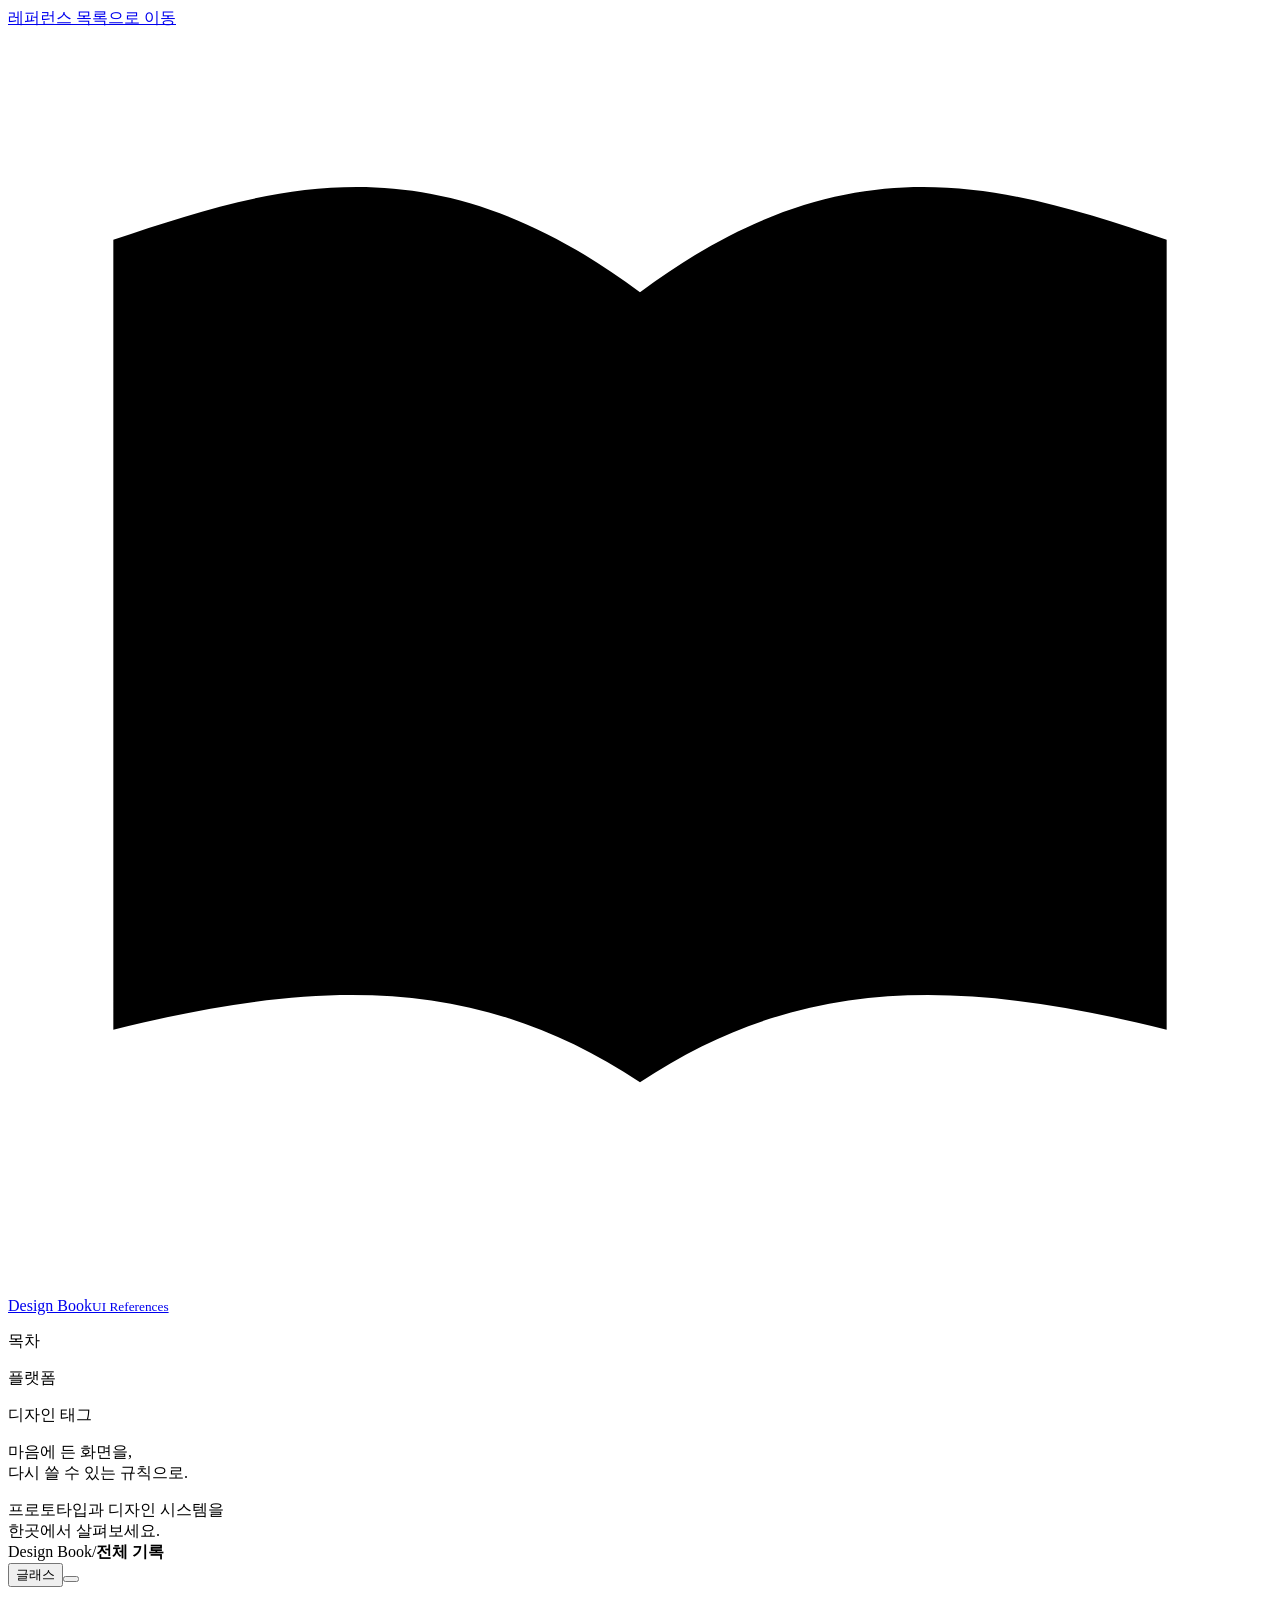
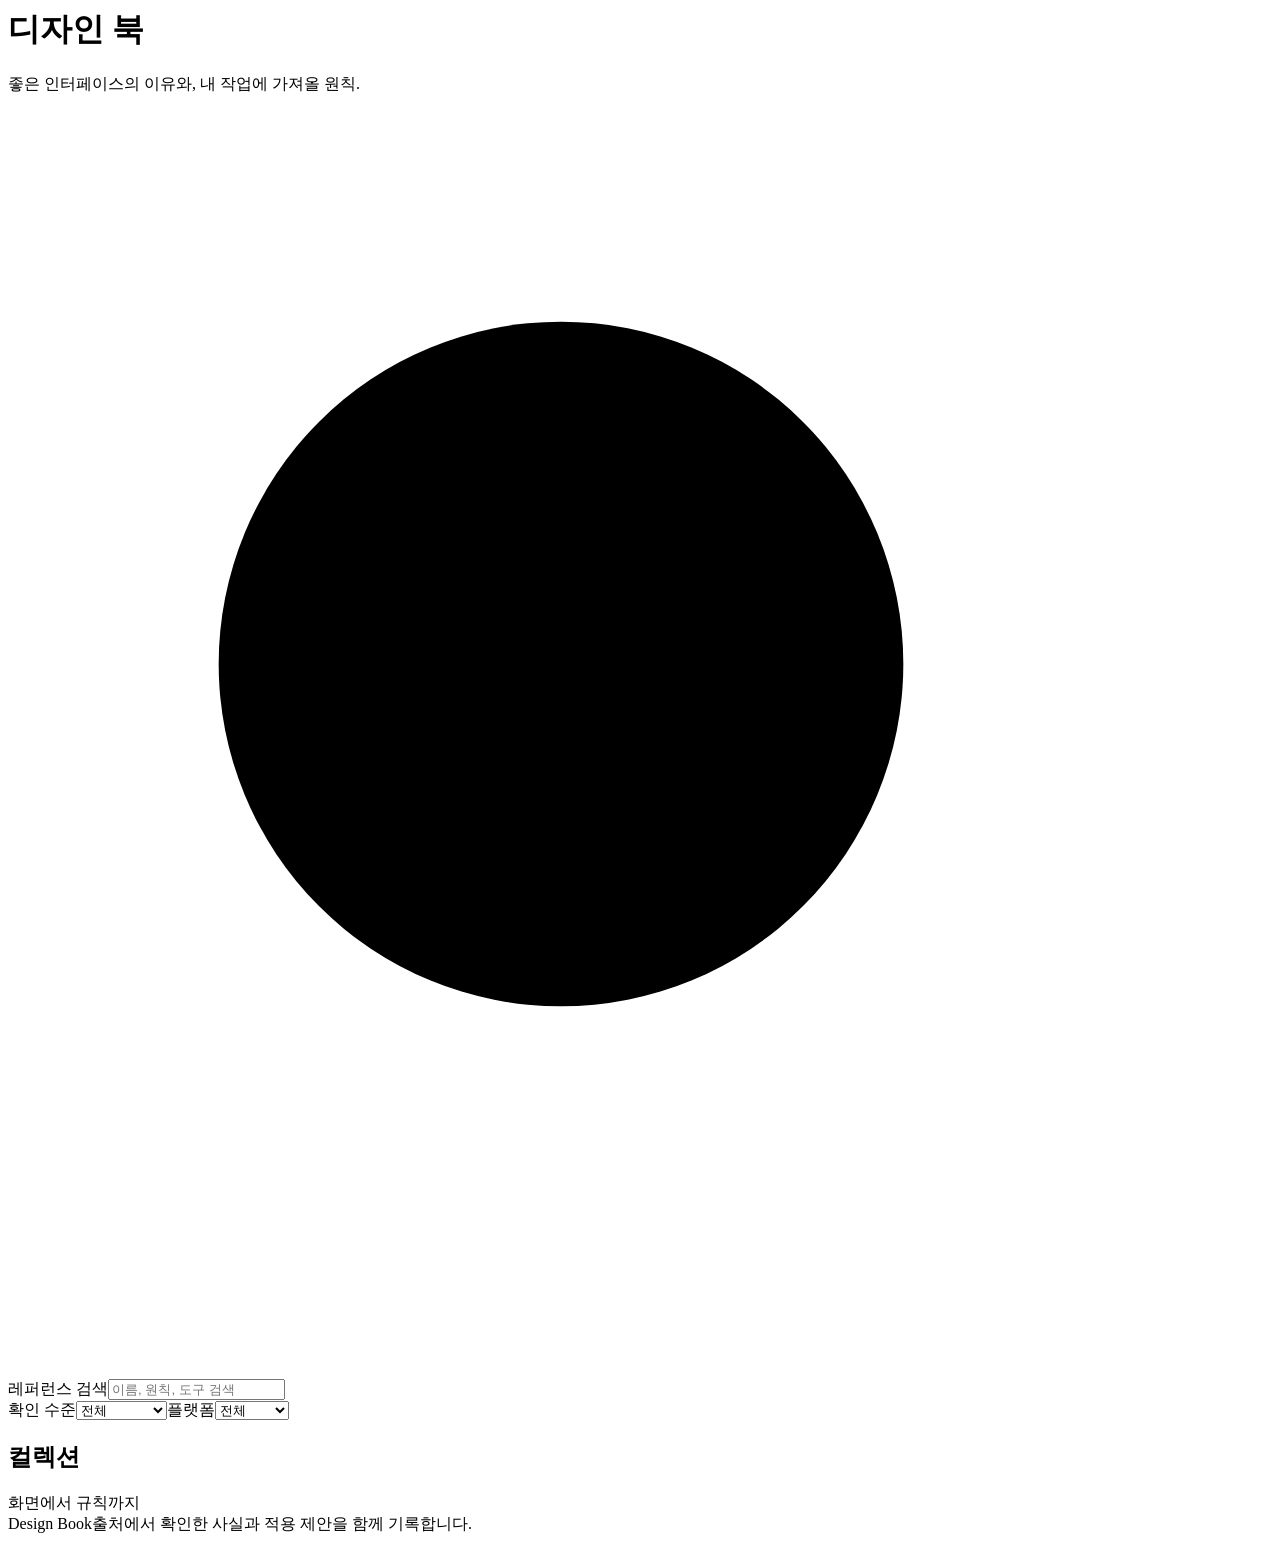
==== .reference-ui/assets/gallery.html @ 172e7ac8 "feat: expand the gallery into a design book (#14)" ====
<!doctype html>
<html lang="ko">
<head>
<meta charset="utf-8"><meta name="viewport" content="width=device-width,initial-scale=1">
<meta name="color-scheme" content="light dark"><meta name="darkreader-lock">
<meta name="description" content="UI 라이브러리, 디자인 지침, 디자인 시스템과 토큰, UI/UX 흐름을 근거와 함께 읽는 디자인 북">
<link rel="icon" href="data:,"><title>Design Book | UI References</title>
<link rel="stylesheet" href="assets/gallery.css">
<!-- GALLERY_STYLE -->
<link rel="stylesheet" href="assets/book.css">
</head>
<body>
<a class="skip-link" href="#main">레퍼런스 목록으로 이동</a>
<div class="app-shell">
<aside class="sidebar glass" aria-label="라이브러리 탐색">
<a class="brand" href="./" aria-label="Design Book 홈"><svg aria-hidden="true" viewBox="0 0 24 24"><path d="M12 5C8 2 5 3 2 4v15c4-1 7-1 10 1 3-2 6-2 10-1V4c-3-1-6-2-10 1Zm0 0v15"/></svg><span>Design Book<small>UI References</small></span></a>
<div class="nav-group"><p class="section-label">목차</p><nav id="chapters" class="filters" aria-label="디자인 북 목차"></nav></div>
<div class="nav-group platform-group"><p class="section-label">플랫폼</p><nav id="filters" class="filters" aria-label="플랫폼 필터"></nav></div>
<div class="nav-group tags-group"><p class="section-label">디자인 태그</p><nav id="tags" class="tag-filters" aria-label="스타일 필터"></nav></div>
<div class="sidebar-note"><p>마음에 든 화면을,<br>다시 쓸 수 있는 규칙으로.</p><span>프로토타입과 디자인 시스템을<br>한곳에서 살펴보세요.</span></div>
</aside>
<div class="workspace glass">
<header class="topbar"><div class="breadcrumb"><span>Design Book</span><span aria-hidden="true">/</span><strong id="view-label">전체 기록</strong></div><div class="appearance"><button id="material" type="button" aria-pressed="true" title="투명 효과 전환">글래스</button><button id="theme" type="button" aria-label="어두운 테마로 전환"></button></div></header>
<main id="main" tabindex="-1">
<!-- DRAFT_NOTICE -->
<div class="heading"><div><h1 id="chapter-title">디자인 북</h1><p class="lead" id="chapter-description">좋은 인터페이스의 이유와, 내 작업에 가져올 원칙.</p></div><label class="search"><svg aria-hidden="true" viewBox="0 0 24 24"><circle cx="10.5" cy="10.5" r="6.5"/><path d="m16 16 4.5 4.5"/></svg><span class="sr-only">레퍼런스 검색</span><input id="search" type="search" placeholder="이름, 원칙, 도구 검색" autocomplete="off"></label></div>
<div class="book-toolbar"><label for="level">확인 수준</label><select id="level"><option value="all">전체</option><option value="source-read">문서 확인</option><option value="hands-on">직접 검증</option><option value="extraction">추출 패키지</option><option value="unread">원문 미확인</option></select><label class="mobile-platform" for="platform-select">플랫폼</label><select class="mobile-platform" id="platform-select"><option value="all">전체</option><option value="web">웹</option><option value="mobile">모바일</option><option value="desktop">데스크톱</option></select></div>
<section aria-label="레퍼런스 목록"><div class="collection-header"><h2>컬렉션 <span id="count" aria-live="polite"></span></h2><button id="clear" type="button" hidden>필터 초기화</button><span class="collection-note">화면에서 규칙까지</span></div><div id="grid" class="grid"></div><div id="empty" class="empty-state" hidden><p>아직 일치하는 레퍼런스가 없어요.</p><span>다른 검색어나 플랫폼으로 찾아보세요.</span><button id="reset" type="button">전체 레퍼런스 보기</button></div></section>
<footer><span>Design Book</span><span>출처에서 확인한 사실과 적용 제안을 함께 기록합니다.</span></footer>
</main></div></div>
<noscript><div class="noscript"><p>전체 기록</p><!-- STATIC_LINKS --></div></noscript>
<script id="catalog" type="application/json">{"items":[],"template":"CATALOG_DATA"}</script>
<script src="assets/gallery.js"></script>
</body></html>
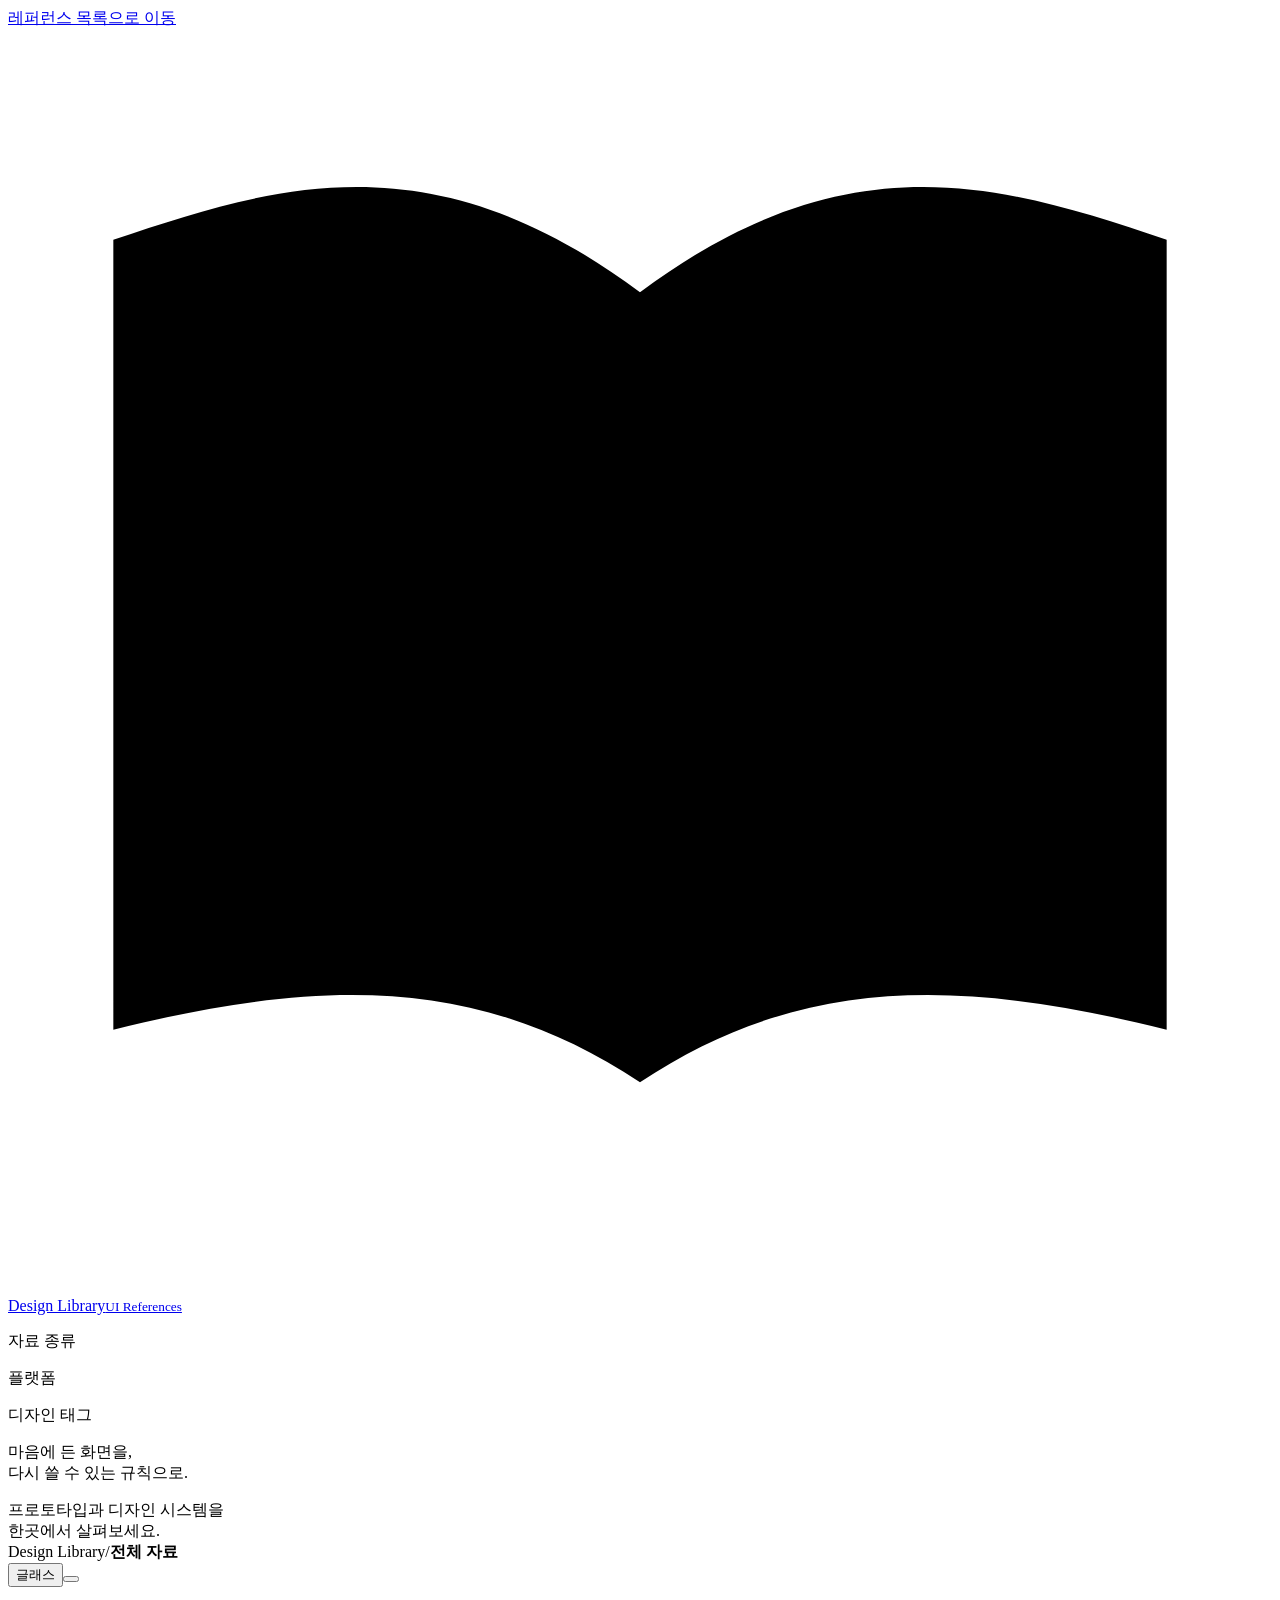
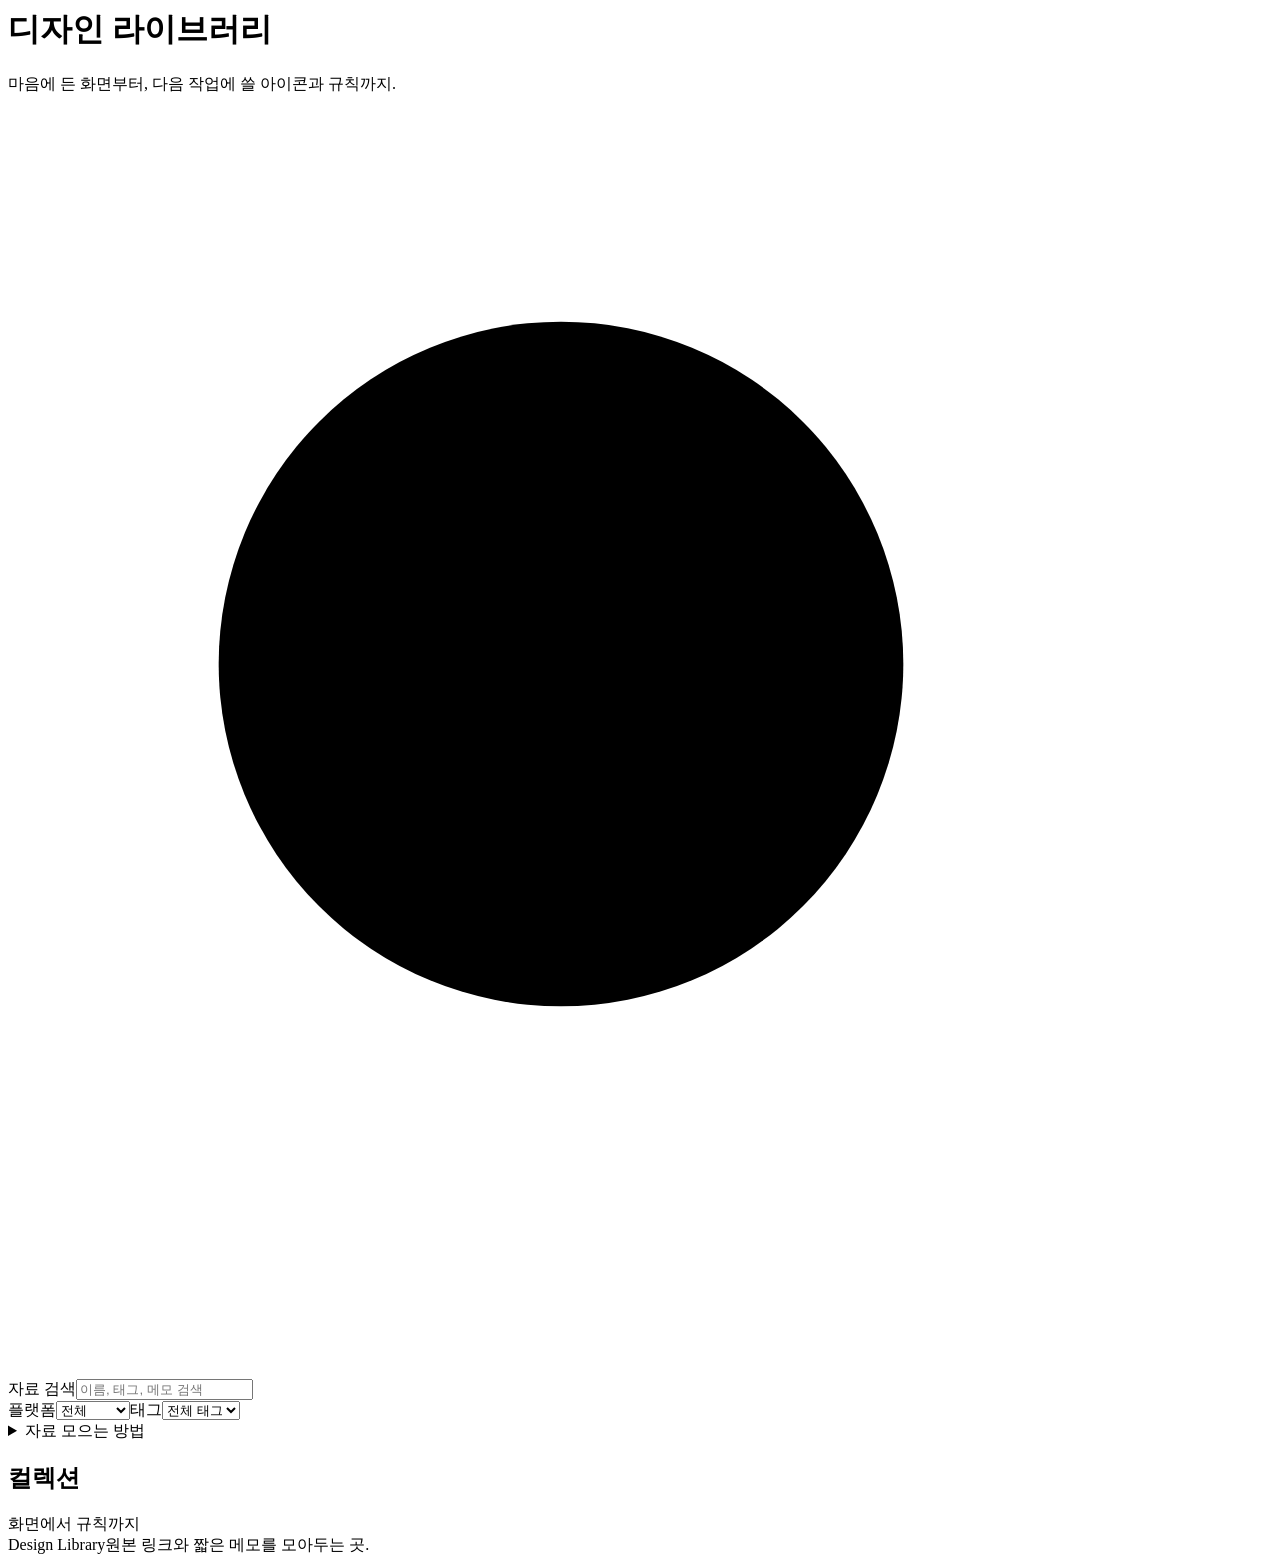
==== commit 3fe22884: "feat: organize saved links and previews into a design library (#14)" ====
--- a/.reference-ui/assets/gallery.html
+++ b/.reference-ui/assets/gallery.html
@@ -3,8 +3,8 @@
 <head>
 <meta charset="utf-8"><meta name="viewport" content="width=device-width,initial-scale=1">
 <meta name="color-scheme" content="light dark"><meta name="darkreader-lock">
-<meta name="description" content="UI 라이브러리, 디자인 지침, 디자인 시스템과 토큰, UI/UX 흐름을 근거와 함께 읽는 디자인 북">
-<link rel="icon" href="data:,"><title>Design Book | UI References</title>
+<meta name="description" content="디자인 레퍼런스, UI 라이브러리, 아이콘과 에셋, 디자인 시스템, UX 규칙을 모아두는 개인 라이브러리">
+<link rel="icon" href="data:,"><title>Design Library | UI References</title>
 <link rel="stylesheet" href="assets/gallery.css">
 <!-- GALLERY_STYLE -->
 <link rel="stylesheet" href="assets/book.css">
@@ -13,20 +13,20 @@
 <a class="skip-link" href="#main">레퍼런스 목록으로 이동</a>
 <div class="app-shell">
 <aside class="sidebar glass" aria-label="라이브러리 탐색">
-<a class="brand" href="./" aria-label="Design Book 홈"><svg aria-hidden="true" viewBox="0 0 24 24"><path d="M12 5C8 2 5 3 2 4v15c4-1 7-1 10 1 3-2 6-2 10-1V4c-3-1-6-2-10 1Zm0 0v15"/></svg><span>Design Book<small>UI References</small></span></a>
-<div class="nav-group"><p class="section-label">목차</p><nav id="chapters" class="filters" aria-label="디자인 북 목차"></nav></div>
+<a class="brand" href="./" aria-label="Design Library 홈"><svg aria-hidden="true" viewBox="0 0 24 24"><path d="M12 5C8 2 5 3 2 4v15c4-1 7-1 10 1 3-2 6-2 10-1V4c-3-1-6-2-10 1Zm0 0v15"/></svg><span>Design Library<small>UI References</small></span></a>
+<div class="nav-group"><p class="section-label">자료 종류</p><nav id="chapters" class="filters" aria-label="자료 분류"></nav></div>
 <div class="nav-group platform-group"><p class="section-label">플랫폼</p><nav id="filters" class="filters" aria-label="플랫폼 필터"></nav></div>
 <div class="nav-group tags-group"><p class="section-label">디자인 태그</p><nav id="tags" class="tag-filters" aria-label="스타일 필터"></nav></div>
 <div class="sidebar-note"><p>마음에 든 화면을,<br>다시 쓸 수 있는 규칙으로.</p><span>프로토타입과 디자인 시스템을<br>한곳에서 살펴보세요.</span></div>
 </aside>
 <div class="workspace glass">
-<header class="topbar"><div class="breadcrumb"><span>Design Book</span><span aria-hidden="true">/</span><strong id="view-label">전체 기록</strong></div><div class="appearance"><button id="material" type="button" aria-pressed="true" title="투명 효과 전환">글래스</button><button id="theme" type="button" aria-label="어두운 테마로 전환"></button></div></header>
+<header class="topbar"><div class="breadcrumb"><span>Design Library</span><span aria-hidden="true">/</span><strong id="view-label">전체 자료</strong></div><div class="appearance"><button id="material" type="button" aria-pressed="true" title="투명 효과 전환">글래스</button><button id="theme" type="button" aria-label="어두운 테마로 전환"></button></div></header>
 <main id="main" tabindex="-1">
 <!-- DRAFT_NOTICE -->
-<div class="heading"><div><h1 id="chapter-title">디자인 북</h1><p class="lead" id="chapter-description">좋은 인터페이스의 이유와, 내 작업에 가져올 원칙.</p></div><label class="search"><svg aria-hidden="true" viewBox="0 0 24 24"><circle cx="10.5" cy="10.5" r="6.5"/><path d="m16 16 4.5 4.5"/></svg><span class="sr-only">레퍼런스 검색</span><input id="search" type="search" placeholder="이름, 원칙, 도구 검색" autocomplete="off"></label></div>
-<div class="book-toolbar"><label for="level">확인 수준</label><select id="level"><option value="all">전체</option><option value="source-read">문서 확인</option><option value="hands-on">직접 검증</option><option value="extraction">추출 패키지</option><option value="unread">원문 미확인</option></select><label class="mobile-platform" for="platform-select">플랫폼</label><select class="mobile-platform" id="platform-select"><option value="all">전체</option><option value="web">웹</option><option value="mobile">모바일</option><option value="desktop">데스크톱</option></select></div>
+<div class="heading"><div><h1 id="chapter-title">디자인 라이브러리</h1><p class="lead" id="chapter-description">마음에 든 화면부터, 다음 작업에 쓸 아이콘과 규칙까지.</p></div><label class="search"><svg aria-hidden="true" viewBox="0 0 24 24"><circle cx="10.5" cy="10.5" r="6.5"/><path d="m16 16 4.5 4.5"/></svg><span class="sr-only">자료 검색</span><input id="search" type="search" placeholder="이름, 태그, 메모 검색" autocomplete="off"></label></div>
+<div class="book-toolbar"><label class="mobile-platform" for="platform-select">플랫폼</label><select class="mobile-platform" id="platform-select"><option value="all">전체</option><option value="web">웹</option><option value="mobile">모바일</option><option value="desktop">데스크톱</option></select><label for="tag-select">태그</label><select id="tag-select"><option value="">전체 태그</option></select><details class="collection-help"><summary>자료 모으는 방법</summary><p>에이전트에 링크나 이미지를 보내고 “reference-ui에 저장해줘”라고 요청하세요. 분류를 정하지 않은 자료는 수집함에 보관합니다. 메모는 한 줄이면 충분합니다.</p></details></div>
 <section aria-label="레퍼런스 목록"><div class="collection-header"><h2>컬렉션 <span id="count" aria-live="polite"></span></h2><button id="clear" type="button" hidden>필터 초기화</button><span class="collection-note">화면에서 규칙까지</span></div><div id="grid" class="grid"></div><div id="empty" class="empty-state" hidden><p>아직 일치하는 레퍼런스가 없어요.</p><span>다른 검색어나 플랫폼으로 찾아보세요.</span><button id="reset" type="button">전체 레퍼런스 보기</button></div></section>
-<footer><span>Design Book</span><span>출처에서 확인한 사실과 적용 제안을 함께 기록합니다.</span></footer>
+<footer><span>Design Library</span><span>원본 링크와 짧은 메모를 모아두는 곳.</span></footer>
 </main></div></div>
 <noscript><div class="noscript"><p>전체 기록</p><!-- STATIC_LINKS --></div></noscript>
 <script id="catalog" type="application/json">{"items":[],"template":"CATALOG_DATA"}</script>
